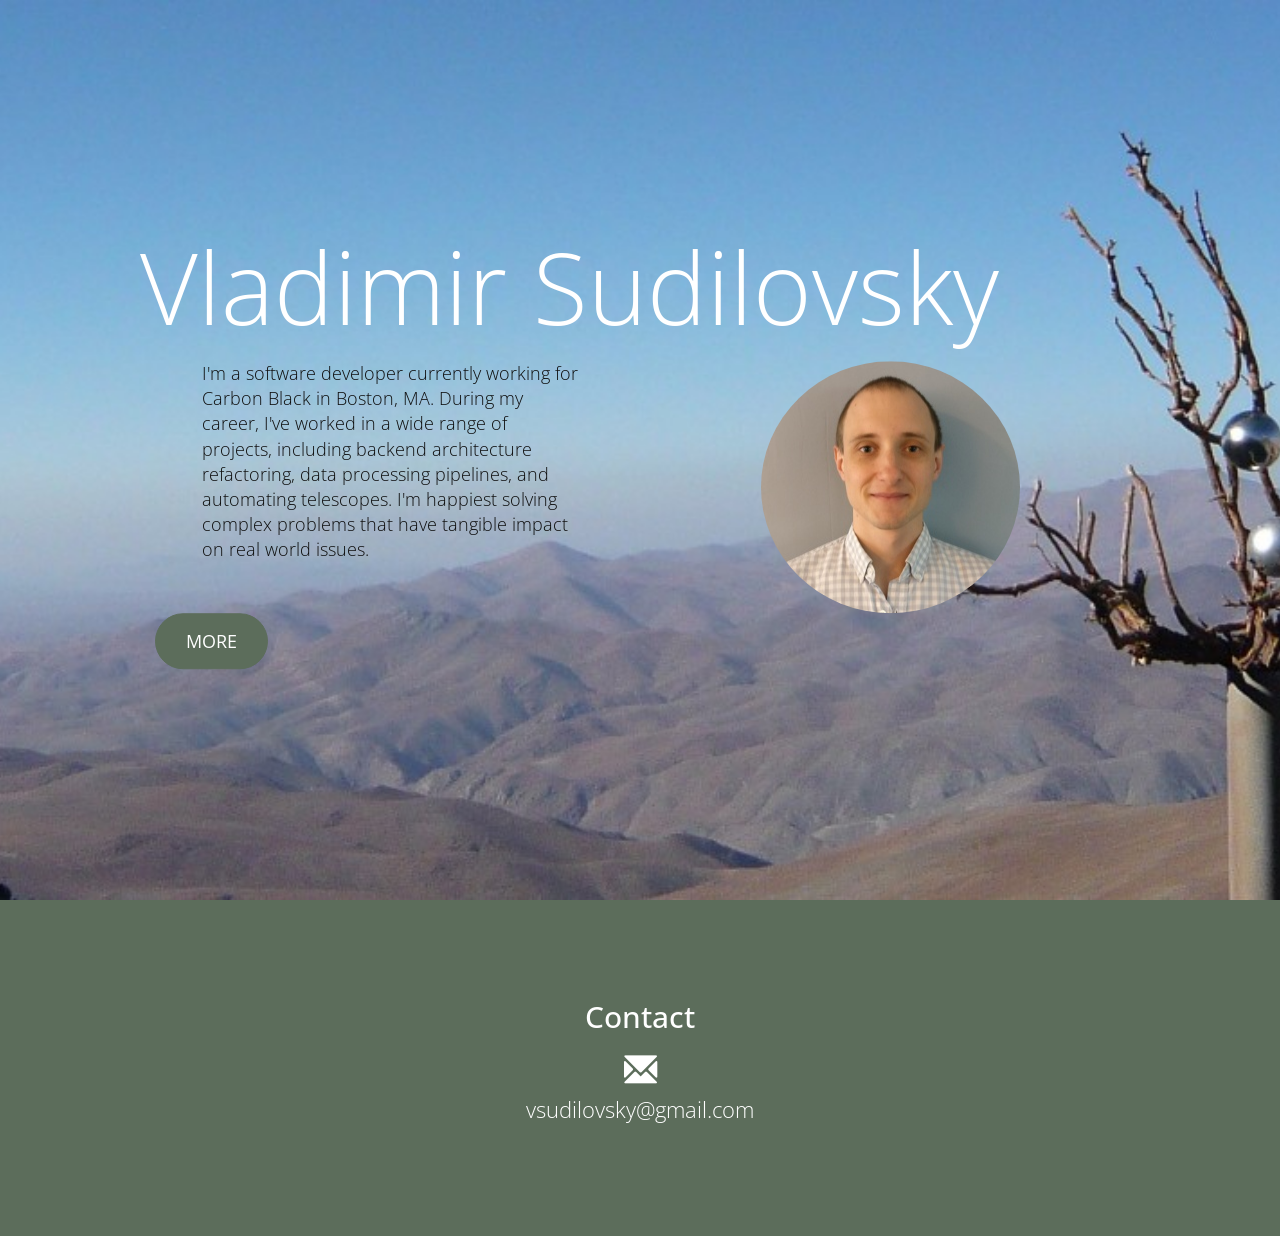
==== index.html @ 081b3f6c "next becomes now" ====
<!DOCTYPE html>
<!-- Template by Quackit.com -->
<!-- Images by various sources under the Creative Commons CC0 license and/or the Creative Commons Zero license. 
Although you can use them, for a more unique website, replace these images with your own. -->
<html lang="en">

<head>

    <meta charset="utf-8">
    <meta http-equiv="X-UA-Compatible" content="IE=edge">
    <meta name="viewport" content="width=device-width, initial-scale=1">
    <!-- The above 3 meta tags *must* come first in the head; any other head content must come *after* these tags -->

    <title>&#x32E1;</title>

    <!-- Bootstrap Core CSS -->
    <link href="css/bootstrap.min.css" rel="stylesheet">

    <!-- Custom CSS: You can use this stylesheet to override any Bootstrap styles and/or apply your own styles -->
    <link href="css/custom.css" rel="stylesheet">

    <!-- Custom Fonts from Google -->
    <link href='http://fonts.googleapis.com/css?family=Open+Sans:300italic,400italic,600italic,700italic,800italic,400,300,600,700,800' rel='stylesheet' type='text/css'>
    
</head>

<body>


    <header>
        <div class="header-content">
            <div class="header-content-inner">
                <h1>Vladimir Sudilovsky</h1>
                <div class="col-lg-6">
                    <!--<h2 class="section-header">I'm a software developer currently writing and deploying code for the Carbon Black in Boston, MA. I received my doctorate in astrophysics from the Max Planck Institute near Munich, Germany. I've been involved with a wide variety of projects, including automating telescopes, data analysis pipelines, abstracting/containerizing deployments and workflows, and backend feature implementations. I'm passionate about finding and building flexible, well-tested solutions that add tangible value to end consumers, business clients and peers alike. </h2>-->
                    <p class="lead">
                        I'm a software developer currently working for Carbon Black in Boston, MA.
                        During my career, I've worked in a wide range of projects, including
                        backend architecture refactoring, data processing pipelines, and automating telescopes.
                        I'm happiest solving complex problems that have tangible impact on real world issues.
                    </p>
                    <a href="#contact" class="btn btn-primary btn-lg">More</a>
                </div>
                <div class="col-lg-6">
                    <img class="img-responsive img-circle center-block" src="images/vss_photo2.jpg" alt="">
                </div>
                <!--<a href="#" class="btn btn-primary btn-lg">Engage Now</a>-->
            </div>
        </div>
    </header>


    <footer class="page-footer"><a name="contact"></a>
    
    	<!-- Contact Us -->
        <div class="contact">
        	<div class="container">
				<h2 class="section-heading">Contact</h2>
				<p><span class="glyphicon glyphicon-envelope"></span><br>vsudilovsky@gmail.com</p>
        	</div>
        </div>
        
    </footer>

    <!-- jQuery -->
    <script src="js/jquery-1.11.3.min.js"></script>

    <!-- Bootstrap Core JavaScript -->
    <script src="js/bootstrap.min.js"></script>

    <!-- Plugin JavaScript -->
    <script src="js/jquery.easing.min.js"></script>
    
    <!-- Custom Javascript -->
    <script src="js/custom.js"></script>

</body>

</html>
---- css/custom.css ----
html,
body {
    width: 100%;
    height: 100%;
    font-family: 'Open Sans','Helvetica Neue',Arial,sans-serif;
}

a {
    color: yellowgreen;
    -webkit-transition: all .35s;
    -moz-transition: all .35s;
    transition: all .35s;
}

a:hover,
a:focus {
    color: forestgreen;
}

p {
    font-size: 16px;
    line-height: 1.5;
}

header {
    position: relative;
    width: 100%;
    min-height: auto;
    text-align: center;
    color: #fff;
    background-image: url('../images/header.jpg');
    background-position: center;
    -webkit-background-size: cover;
    -moz-background-size: cover;
    background-size: cover;
    -o-background-size: cover;
}

header .header-content {
    position: relative;
    width: 100%;
    padding: 100px 15px 70px;
    text-align: left;
}

header .header-content .header-content-inner h1 {
    margin-top: 0;
    margin-bottom: 20px;
    font-size: 50px;
    font-weight: 300;
    /*color: #5C6D5B;*/
}

header .header-content .header-content-inner p {
    margin-bottom: 50px;
    font-size: 16px;
    font-weight: 300;
    color: #0f0f0f;
}

@media(min-width:768px) {
    header {
        min-height: 100%;
    }

    header .header-content {
        position: absolute;
        top: 50%;
        padding: 0 50px;
        -webkit-transform: translateY(-50%);
        -ms-transform: translateY(-50%);
        transform: translateY(-50%);
    }

    header .header-content .header-content-inner {
        margin-right: auto;
        margin-left: auto;
        max-width: 1000px;
    }

	header .header-content .header-content-inner h1 {
    	font-size: 100px;
		}

    header .header-content .header-content-inner p {
        margin-right: auto;
        margin-left: auto;
        max-width: 80%;
        font-size: 18px;
    }
}

.section-heading {
    margin-top: 0;
    margin-bottom: 20px;
}

.intro {
	color: #fff;
    background-color: yellowgreen;
    padding: 70px 0;
    text-align: center;
}

.content {
    padding: 100px 0;
}

.content-2 {
	color: #fff;
    background-color: #222;
}

.content-3 {
	padding: 20px 0 40px;
	text-align: center;
}

.promo,
.promo h3,
.promo a:link,
.promo a:visited,
.promo a:hover,
.promo a:active {
    color: white;
	text-shadow: 0px 0px 40px black;
    text-decoration: none;
}

.promo-item {
    height: 200px;
    line-height: 180px;
    text-align: center;
}

.promo-item:hover {
    background-size: 110%; 
    border: 10px solid rgba(255,255,255,0.3);
    line-height: 160px;
}

.promo-item h3 {
    font-size: 40px;
    display: inline-block;
    vertical-align: middle;
}

.item-1 {
	background: url('../images/writing.jpg');
	}
	
.item-2 {
	background: url('../images/concert.jpg');
	}
	
.item-3 {
	background: url('../images/pencil_sharpener.jpg');
	}
		
.item-1,
.item-2,
.item-3 {
	background-size: cover;
	background-position: 50% 50%;
	}

.page-footer {
	text-align: center;
	}

.page-footer .contact {
	padding: 100px 0;
	background-color: #5C6D5B;
	color: #fff;
	}

.page-footer .contact p {
	font-size: 22px;
	font-weight: 300;
	}
	
.content-3 .glyphicon,	
.page-footer .contact .glyphicon {
	font-size: 32px;
	font-weight: 700;
	}
		
.page-footer .small-print {
	padding: 50px 0 40px;
	font-weight: 300;
	}

.text-light {
    color: rgba(255,255,255,.7);
}

.navbar-default {
    border-color: rgba(34,34,34,.05);
    background-color: #fff;
    -webkit-transition: all .35s;
    -moz-transition: all .35s;
    transition: all .35s;
}

.navbar-default .navbar-header .navbar-brand {
    color: yellowgreen;
}

.navbar-default .navbar-header .navbar-brand:hover,
.navbar-default .navbar-header .navbar-brand:focus {
    color: #eb3812;
}

.navbar-default .nav > li>a,
.navbar-default .nav>li>a:focus {
    color: #222;
}

.navbar-default .nav > li>a:hover,
.navbar-default .nav>li>a:focus:hover {
    color: yellowgreen;
}

.navbar-default .nav > li.active>a,
.navbar-default .nav>li.active>a:focus {
    color: yellowgreen!important;
    background-color: transparent;
}

.navbar-default .nav > li.active>a:hover,
.navbar-default .nav>li.active>a:focus:hover {
    background-color: transparent;
}

@media(min-width:768px) {
    .navbar-default {
        border-color: rgba(255,255,255,.3);
        background-color: transparent;
    }

    .navbar-default .navbar-header .navbar-brand {
        color: rgba(255,255,255,.7);
        letter-spacing: 0.5em;
    }

    .navbar-default .navbar-header .navbar-brand:hover,
    .navbar-default .navbar-header .navbar-brand:focus {
        color: #fff;
    }

    .navbar-default .nav > li>a,
    .navbar-default .nav>li>a:focus {
        color: rgba(255,255,255,.7);
    }

    .navbar-default .nav > li>a:hover,
    .navbar-default .nav>li>a:focus:hover {
        color: #fff;
    }

    .navbar-default.affix {
        border-color: #fff;
        background-color: #fff;
        box-shadow: 0px 7px 20px 0px rgba(0,0,0,0.1);
    }

    .navbar-default.affix .navbar-header .navbar-brand {
        letter-spacing: 0;
        color: yellowgreen;
    }

    .navbar-default.affix .navbar-header .navbar-brand:hover,
    .navbar-default.affix .navbar-header .navbar-brand:focus {
        color: #eb3812;
    }

    .navbar-default.affix .nav > li>a,
    .navbar-default.affix .nav>li>a:focus {
        color: #222;
    }

    .navbar-default.affix .nav > li>a:hover,
    .navbar-default.affix .nav>li>a:focus:hover {
        color: yellowgreen;
    }
}

.btn-default {
    border-color: #fff;
    color: #222;
    background-color: #fff;
    -webkit-transition: all .35s;
    -moz-transition: all .35s;
    transition: all .35s;
}

.btn-default:hover,
.btn-default:focus,
.btn-default.focus,
.btn-default:active,
.btn-default.active,
.open > .dropdown-toggle.btn-default {
    border-color: #eee;
    color: #222;
    background-color: #eee;
}

.btn-default:active,
.btn-default.active,
.open > .dropdown-toggle.btn-default {
    background-image: none;
}

.btn-default.disabled,
.btn-default[disabled],
fieldset[disabled] .btn-default,
.btn-default.disabled:hover,
.btn-default[disabled]:hover,
fieldset[disabled] .btn-default:hover,
.btn-default.disabled:focus,
.btn-default[disabled]:focus,
fieldset[disabled] .btn-default:focus,
.btn-default.disabled.focus,
.btn-default[disabled].focus,
fieldset[disabled] .btn-default.focus,
.btn-default.disabled:active,
.btn-default[disabled]:active,
fieldset[disabled] .btn-default:active,
.btn-default.disabled.active,
.btn-default[disabled].active,
fieldset[disabled] .btn-default.active {
    border-color: #fff;
    background-color: #fff;
}

.btn-default .badge {
    color: #fff;
    background-color: #222;
}

.btn-primary {
    border-color: #5C6D5B;
    color: #fff;
    background-color: #5C6D5B;
    -webkit-transition: all .35s;
    -moz-transition: all .35s;
    transition: all .35s;
}

.btn-primary:hover,
.btn-primary:focus,
.btn-primary.focus,
.btn-primary:active,
.btn-primary.active,
.open > .dropdown-toggle.btn-primary {
    border-color: limegreen;
    color: #fff;
    background-color: limegreen;
}

.btn-primary:active,
.btn-primary.active,
.open > .dropdown-toggle.btn-primary {
    background-image: none;
}

.btn-primary.disabled,
.btn-primary[disabled],
fieldset[disabled] .btn-primary,
.btn-primary.disabled:hover,
.btn-primary[disabled]:hover,
fieldset[disabled] .btn-primary:hover,
.btn-primary.disabled:focus,
.btn-primary[disabled]:focus,
fieldset[disabled] .btn-primary:focus,
.btn-primary.disabled.focus,
.btn-primary[disabled].focus,
fieldset[disabled] .btn-primary.focus,
.btn-primary.disabled:active,
.btn-primary[disabled]:active,
fieldset[disabled] .btn-primary:active,
.btn-primary.disabled.active,
.btn-primary[disabled].active,
fieldset[disabled] .btn-primary.active {
    border-color: yellowgreen;
    background-color: yellowgreen;
}

.btn-primary .badge {
    color: yellowgreen;
    background-color: #fff;
}


.btn {
    border-radius: 300px;
    text-transform: uppercase;
}

.btn-lg {
    padding: 15px 30px;
}

::-moz-selection {
    text-shadow: none;
    color: #fff;
    background: #222;
}

::selection {
    text-shadow: none;
    color: #fff;
    background: #222;
}

img::selection {
    color: #fff;
    background: 0 0;
}

img::-moz-selection {
    color: #fff;
    background: 0 0;
}

.text-primary {
    color: yellowgreen;
}

.bg-primary {
    background-color: yellowgreen;
}
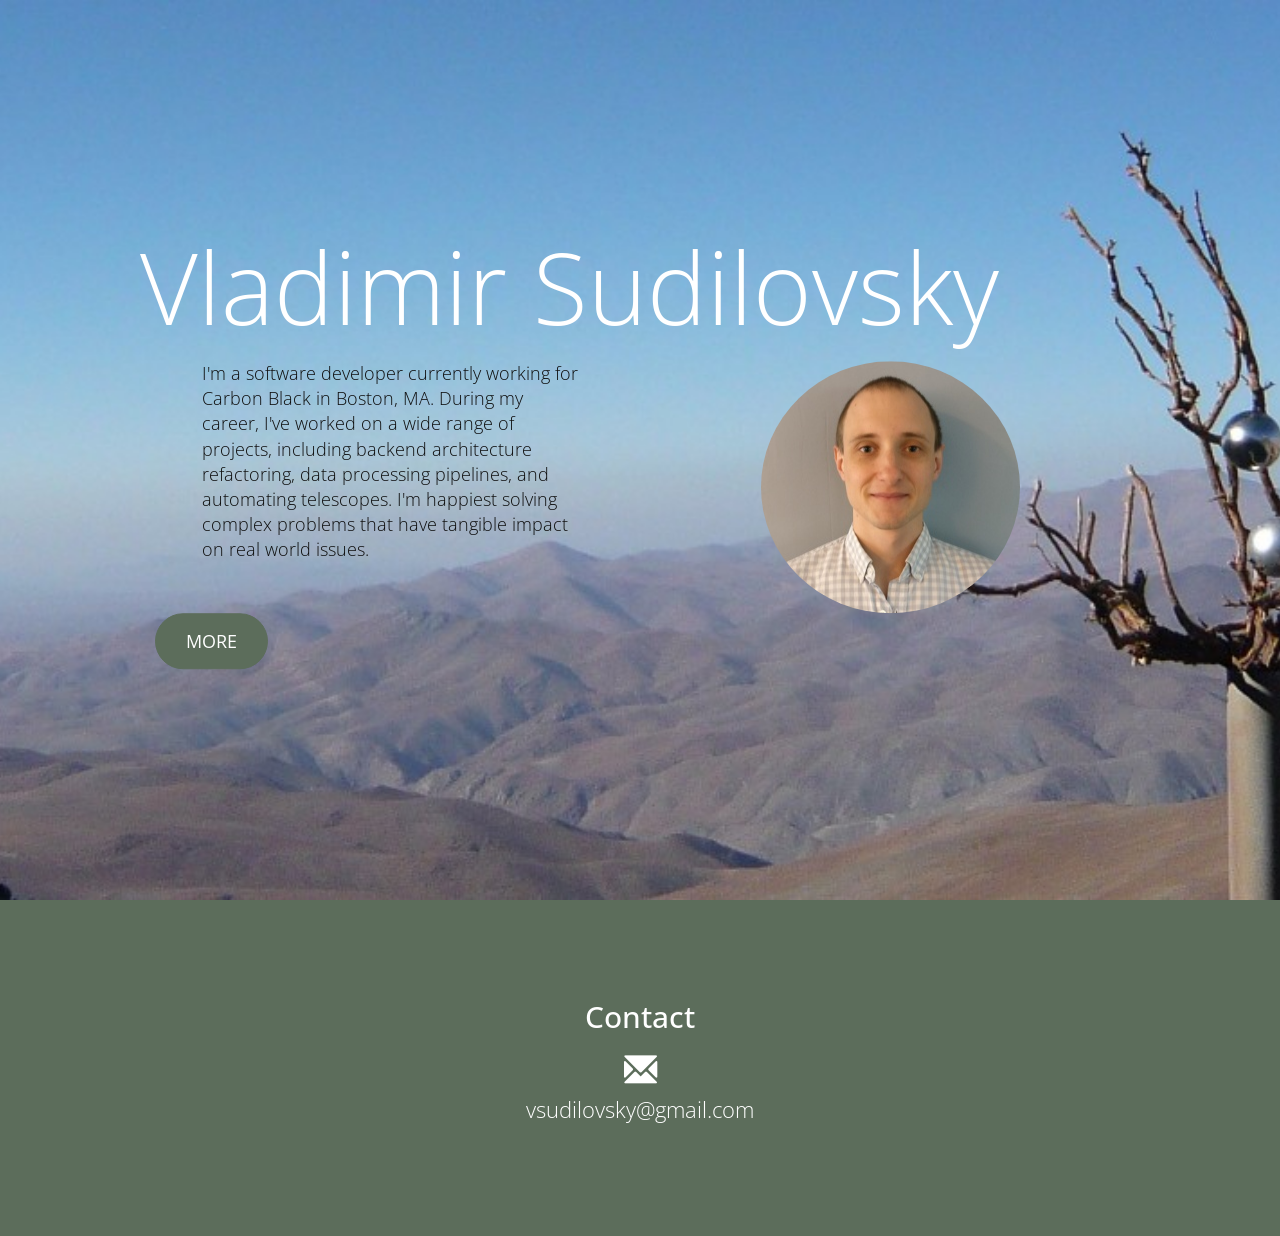
==== commit 435e5561: "typo" ====
--- a/index.html
+++ b/index.html
@@ -32,10 +32,9 @@
             <div class="header-content-inner">
                 <h1>Vladimir Sudilovsky</h1>
                 <div class="col-lg-6">
-                    <!--<h2 class="section-header">I'm a software developer currently writing and deploying code for the Carbon Black in Boston, MA. I received my doctorate in astrophysics from the Max Planck Institute near Munich, Germany. I've been involved with a wide variety of projects, including automating telescopes, data analysis pipelines, abstracting/containerizing deployments and workflows, and backend feature implementations. I'm passionate about finding and building flexible, well-tested solutions that add tangible value to end consumers, business clients and peers alike. </h2>-->
                     <p class="lead">
                         I'm a software developer currently working for Carbon Black in Boston, MA.
-                        During my career, I've worked in a wide range of projects, including
+                        During my career, I've worked on a wide range of projects, including
                         backend architecture refactoring, data processing pipelines, and automating telescopes.
                         I'm happiest solving complex problems that have tangible impact on real world issues.
                     </p>
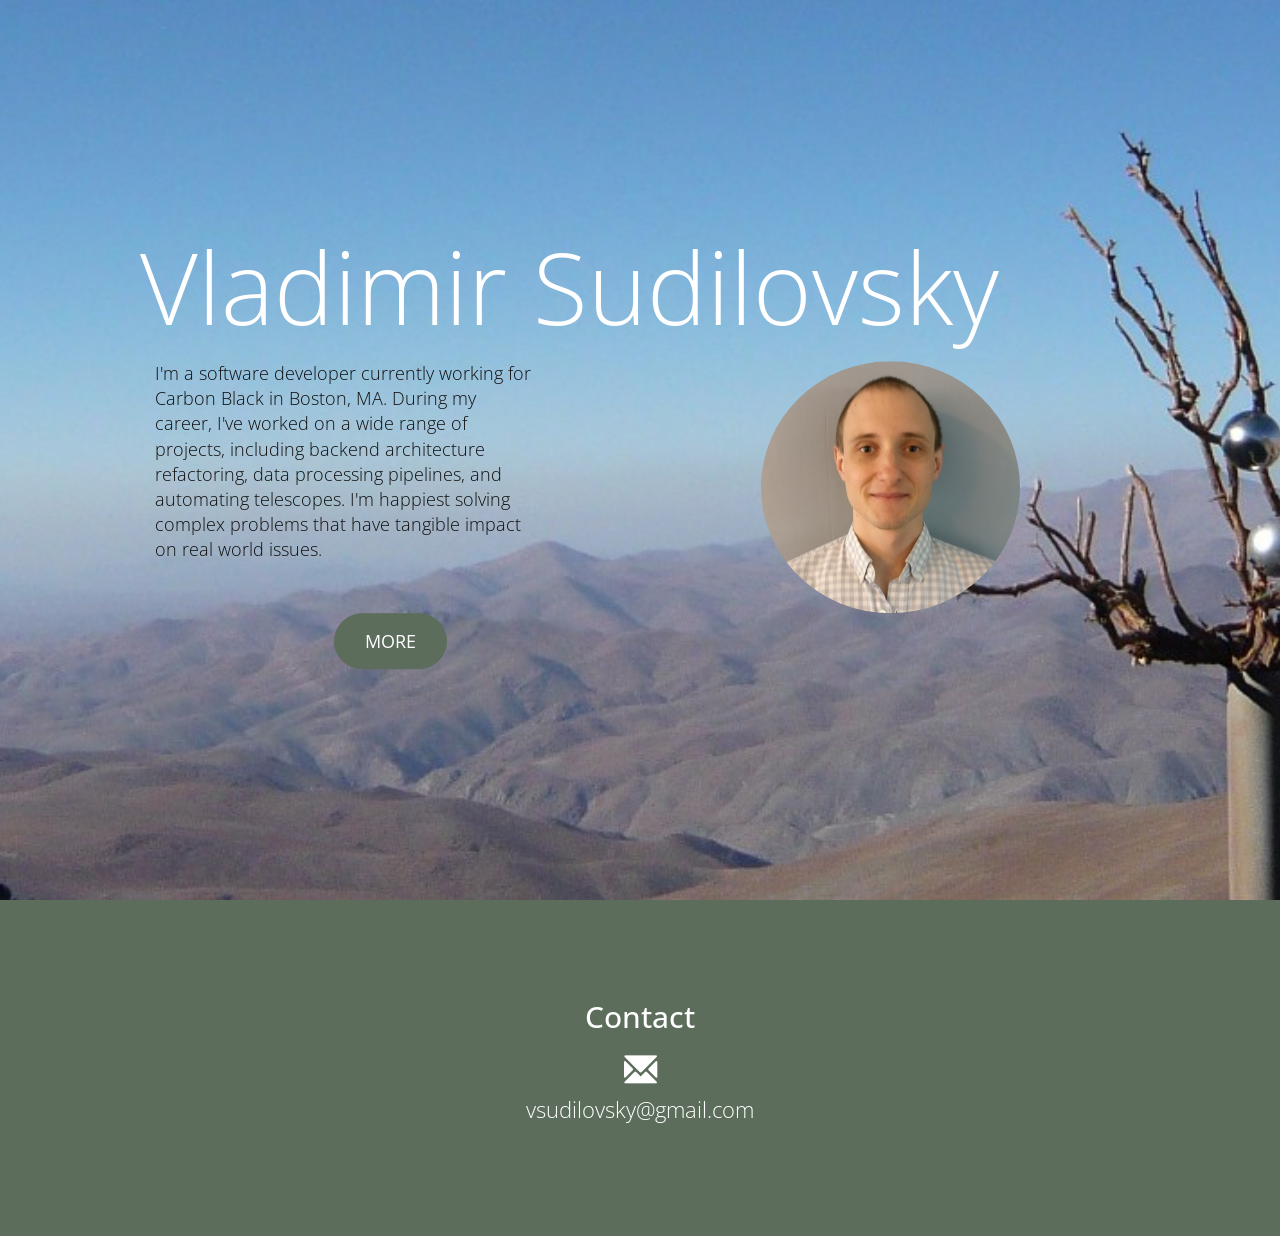
==== commit dcfbd7b2: "css changes" ====
--- a/index.html
+++ b/index.html
@@ -38,12 +38,13 @@
                         backend architecture refactoring, data processing pipelines, and automating telescopes.
                         I'm happiest solving complex problems that have tangible impact on real world issues.
                     </p>
-                    <a href="#contact" class="btn btn-primary btn-lg">More</a>
+                    <div class="text-center">
+                        <a href="#contact" class="btn btn-primary btn-lg">More</a>
+                    </div>
                 </div>
                 <div class="col-lg-6">
                     <img class="img-responsive img-circle center-block" src="images/vss_photo2.jpg" alt="">
                 </div>
-                <!--<a href="#" class="btn btn-primary btn-lg">Engage Now</a>-->
             </div>
         </div>
     </header>
@@ -51,7 +52,7 @@
 
     <footer class="page-footer"><a name="contact"></a>
     
-    	<!-- Contact Us -->
+    	<!-- Contact -->
         <div class="contact">
         	<div class="container">
 				<h2 class="section-heading">Contact</h2>
@@ -61,18 +62,6 @@
         
     </footer>
 
-    <!-- jQuery -->
-    <script src="js/jquery-1.11.3.min.js"></script>
-
-    <!-- Bootstrap Core JavaScript -->
-    <script src="js/bootstrap.min.js"></script>
-
-    <!-- Plugin JavaScript -->
-    <script src="js/jquery.easing.min.js"></script>
-    
-    <!-- Custom Javascript -->
-    <script src="js/custom.js"></script>
-
 </body>
 
 </html>
--- a/css/custom.css
+++ b/css/custom.css
@@ -84,7 +84,7 @@
 
     header .header-content .header-content-inner p {
         margin-right: auto;
-        margin-left: auto;
+        /*margin-left: auto;*/
         max-width: 80%;
         font-size: 18px;
     }
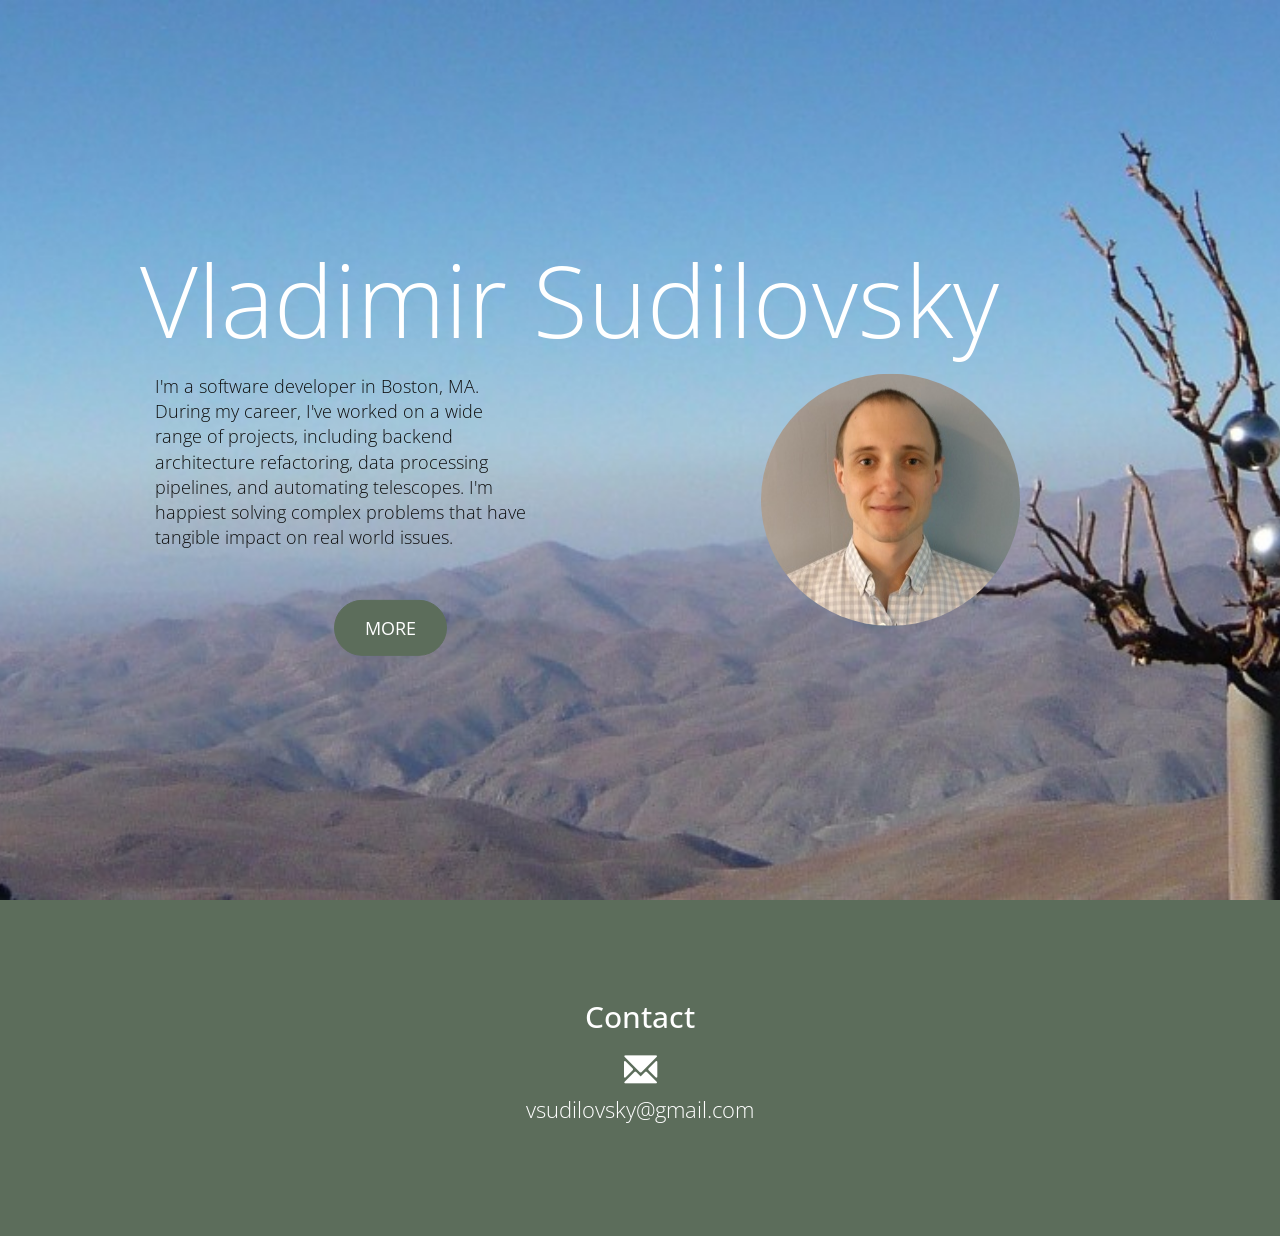
==== commit 056d1e5b: "update text" ====
--- a/index.html
+++ b/index.html
@@ -33,7 +33,7 @@
                 <h1>Vladimir Sudilovsky</h1>
                 <div class="col-lg-6">
                     <p class="lead">
-                        I'm a software developer currently working for Carbon Black in Boston, MA.
+                        I'm a software developer in Boston, MA.
                         During my career, I've worked on a wide range of projects, including
                         backend architecture refactoring, data processing pipelines, and automating telescopes.
                         I'm happiest solving complex problems that have tangible impact on real world issues.
